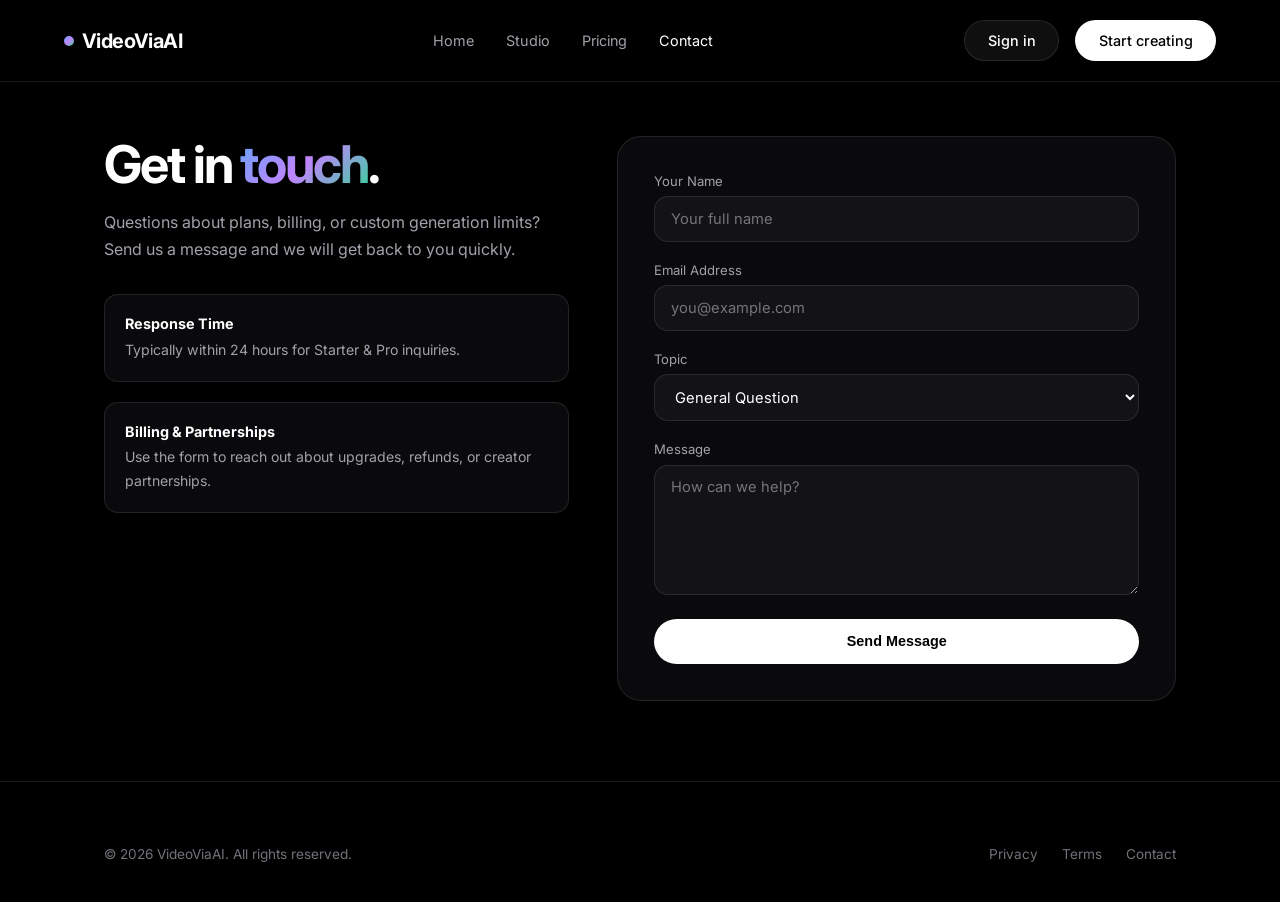
==== contact.html @ d5d711fc "Create contact.html" ====
<!DOCTYPE html>
<html lang="en">
<head>
  <meta charset="UTF-8" />
  <meta name="viewport" content="width=device-width, initial-scale=1.0" />
  <title>Contact — VideoViaAI</title>
  <link rel="preconnect" href="https://fonts.googleapis.com" />
  <link rel="preconnect" href="https://fonts.gstatic.com" crossorigin />
  <link href="https://fonts.googleapis.com/css2?family=Inter:wght@400;500;600;700&display=swap" rel="stylesheet" />
  <link rel="stylesheet" href="css/style.css" />
  <style>
    .contact-wrapper {
      flex: 1;
      padding: 8.5rem 0 5rem;
    }

    .contact-grid {
      display: grid;
      grid-template-columns: 1fr 1.2fr;
      gap: 3rem;
      align-items: start;
    }

    .contact-info h1 {
      font-size: clamp(2.25rem, 4.5vw, 3.25rem);
      font-weight: 700;
      letter-spacing: -0.04em;
      line-height: 1.1;
      margin-bottom: 1rem;
    }

    .contact-info p {
      color: var(--text-secondary);
      font-size: 1rem;
      line-height: 1.65;
      margin-bottom: 2rem;
    }

    .info-list {
      display: flex;
      flex-direction: column;
      gap: 1.25rem;
    }

    .info-item {
      padding: 1.25rem;
      border-radius: var(--radius-md);
      background: var(--bg-surface);
      border: 1px solid var(--border-subtle);
    }

    .info-item h3 {
      font-size: 0.9rem;
      margin-bottom: 0.35rem;
    }

    .info-item p {
      margin: 0;
      font-size: 0.88rem;
      color: var(--text-secondary);
    }

    .contact-card {
      background: var(--bg-surface);
      border: 1px solid var(--border-subtle);
      border-radius: var(--radius-lg);
      padding: 2.25rem;
    }

    .form-group {
      margin-bottom: 1.25rem;
    }

    .form-group label {
      display: block;
      font-size: 0.82rem;
      color: var(--text-secondary);
      margin-bottom: 0.45rem;
    }

    .form-input,
    .form-textarea {
      width: 100%;
      padding: 0.8rem 1rem;
      background: var(--bg-elevated);
      border: 1px solid var(--border-subtle);
      border-radius: var(--radius-md);
      color: var(--text-primary);
      font-family: inherit;
      font-size: 0.92rem;
      outline: none;
    }

    .form-textarea {
      min-height: 130px;
      resize: vertical;
    }

    .form-input:focus,
    .form-textarea:focus {
      border-color: var(--border-hover);
    }

    .submit-btn {
      width: 100%;
      padding: 0.85rem;
      font-weight: 600;
    }

    .status-msg {
      display: none;
      margin-top: 1.25rem;
      padding: 0.85rem 1rem;
      border-radius: var(--radius-md);
      font-size: 0.88rem;
      line-height: 1.5;
    }

    .status-msg.success {
      display: block;
      background: rgba(52, 211, 153, 0.1);
      border: 1px solid rgba(52, 211, 153, 0.35);
      color: #6ee7b7;
    }

    .status-msg.error {
      display: block;
      background: rgba(248, 113, 113, 0.1);
      border: 1px solid rgba(248, 113, 113, 0.35);
      color: #fca5a5;
    }

    @media (max-width: 820px) {
      .contact-grid {
        grid-template-columns: 1fr;
      }
    }
  </style>
</head>
<body>

  <nav class="navbar">
    <a href="index.html" class="logo">
      <span class="logo-dot"></span>
      VideoViaAI
    </a>
    <div class="nav-links">
      <a href="index.html">Home</a>
      <a href="generate.html">Studio</a>
      <a href="pricing.html">Pricing</a>
      <a href="contact.html" style="color: #ffffff;">Contact</a>
    </div>
    <div class="nav-actions">
      <a href="login.html" class="btn btn-secondary">Sign in</a>
      <a href="generate.html" class="btn btn-primary">Start creating</a>
    </div>
  </nav>

  <main class="contact-wrapper">
    <div class="container">
      <div class="contact-grid">
        <div class="contact-info">
          <h1>Get in <span class="iridescent-text">touch</span>.</h1>
          <p>Questions about plans, billing, or custom generation limits? Send us a message and we will get back to you quickly.</p>

          <div class="info-list">
            <div class="info-item">
              <h3>Response Time</h3>
              <p>Typically within 24 hours for Starter &amp; Pro inquiries.</p>
            </div>
            <div class="info-item">
              <h3>Billing &amp; Partnerships</h3>
              <p>Use the form to reach out about upgrades, refunds, or creator partnerships.</p>
            </div>
          </div>
        </div>

        <div class="contact-card">
          <form id="contact-form" action="https://api.web3forms.com/submit" method="POST">
            <!-- Replace YOUR_WEB3FORMS_ACCESS_KEY later when activating emails -->
            <input type="hidden" name="access_key" value="YOUR_WEB3FORMS_ACCESS_KEY" />
            <input type="hidden" name="subject" value="New Message from VideoViaAI" />

            <div class="form-group">
              <label for="name">Your Name</label>
              <input type="text" id="name" name="name" class="form-input" placeholder="Your full name" required />
            </div>

            <div class="form-group">
              <label for="email">Email Address</label>
              <input type="email" id="email" name="email" class="form-input" placeholder="you@example.com" required />
            </div>

            <div class="form-group">
              <label for="topic">Topic</label>
              <select id="topic" name="topic" class="form-input">
                <option value="General Question">General Question</option>
                <option value="Billing & Plans">Billing &amp; Plans</option>
                <option value="Technical Support">Technical Support</option>
                <option value="Feedback / Feature Request">Feedback / Feature Request</option>
              </select>
            </div>

            <div class="form-group">
              <label for="message">Message</label>
              <textarea id="message" name="message" class="form-textarea" placeholder="How can we help?" required></textarea>
            </div>

            <button type="submit" class="btn btn-primary submit-btn" id="send-btn">Send Message</button>
            <div class="status-msg" id="status-msg"></div>
          </form>
        </div>
      </div>
    </div>
  </main>

  <footer>
    <div class="container">
      <div class="footer-bottom" style="border-top: none; padding-top: 0;">
        <span>© 2026 VideoViaAI. All rights reserved.</span>
        <div style="display: flex; gap: 1.5rem;">
          <a href="privacy.html">Privacy</a>
          <a href="terms.html">Terms</a>
          <a href="contact.html">Contact</a>
        </div>
      </div>
    </div>
  </footer>

  <script>
    const form = document.getElementById("contact-form");
    const sendBtn = document.getElementById("send-btn");
    const statusMsg = document.getElementById("status-msg");

    form.addEventListener("submit", async (e) => {
      e.preventDefault();
      const accessKey = form.querySelector('input[name="access_key"]').value;

      if (accessKey === "YOUR_WEB3FORMS_ACCESS_KEY") {
        statusMsg.className = "status-msg success";
        statusMsg.textContent = "Form preview works! Once you paste your free Web3Forms key, messages will go straight to your email.";
        return;
      }

      sendBtn.disabled = true;
      sendBtn.textContent = "Sending...";

      try {
        const formData = new FormData(form);
        const res = await fetch("https://api.web3forms.com/submit", {
          method: "POST",
          body: formData
        });
        const data = await res.json();

        if (data.success) {
          statusMsg.className = "status-msg success";
          statusMsg.textContent = "Message sent! We will get back to you soon.";
          form.reset();
        } else {
          throw new Error("Could not send message. Please try again.");
        }
      } catch (err) {
        statusMsg.className = "status-msg error";
        statusMsg.textContent = err.message;
      } finally {
        sendBtn.disabled = false;
        sendBtn.textContent = "Send Message";
      }
    });
  </script>
</body>
</html>
---- css/style.css ----
:root {
  --bg-primary: #000000;
  --bg-surface: #0a0a0d;
  --bg-elevated: #121217;
  --border-subtle: rgba(255, 255, 255, 0.1);
  --border-hover: rgba(255, 255, 255, 0.25);
  --text-primary: #ffffff;
  --text-secondary: #a1a1aa;
  --text-muted: #71717a;
  --accent-blue: #4285f4;
  --accent-violet: #8b5cf6;
  --accent-cyan: #06b6d4;
  --accent-green: #34a853;
  --iridescent: linear-gradient(135deg, #60a5fa 0%, #c084fc 50%, #34d399 100%);
  --radius-sm: 8px;
  --radius-md: 14px;
  --radius-lg: 24px;
  --radius-pill: 9999px;
  --font-sans: 'Inter', -apple-system, BlinkMacSystemFont, 'Segoe UI', Roboto, sans-serif;
}

* {
  box-sizing: border-box;
  margin: 0;
  padding: 0;
}

html {
  scroll-behavior: smooth;
  background-color: var(--bg-primary);
  color: var(--text-primary);
  font-family: var(--font-sans);
  -webkit-font-smoothing: antialiased;
}

body {
  min-height: 100vh;
  display: flex;
  flex-direction: column;
  overflow-x: hidden;
}

a {
  color: inherit;
  text-decoration: none;
}

/* Navigation */
.navbar {
  position: fixed;
  top: 0;
  left: 0;
  right: 0;
  z-index: 100;
  display: flex;
  align-items: center;
  justify-content: space-between;
  padding: 1.25rem 5%;
  background: rgba(0, 0, 0, 0.75);
  backdrop-filter: blur(16px);
  border-bottom: 1px solid var(--border-subtle);
}

.logo {
  font-size: 1.25rem;
  font-weight: 700;
  letter-spacing: -0.03em;
  display: flex;
  align-items: center;
  gap: 0.5rem;
}

.logo-dot {
  width: 10px;
  height: 10px;
  border-radius: 50%;
  background: var(--iridescent);
}

.nav-links {
  display: flex;
  align-items: center;
  gap: 2rem;
  font-size: 0.9rem;
  color: var(--text-secondary);
}

.nav-links a:hover {
  color: var(--text-primary);
}

.nav-actions {
  display: flex;
  align-items: center;
  gap: 1rem;
}

/* Buttons */
.btn {
  display: inline-flex;
  align-items: center;
  justify-content: center;
  gap: 0.5rem;
  padding: 0.7rem 1.4rem;
  border-radius: var(--radius-pill);
  font-size: 0.9rem;
  font-weight: 500;
  cursor: pointer;
  transition: all 0.2s ease;
  border: 1px solid transparent;
}

.btn-primary {
  background: #ffffff;
  color: #000000;
}

.btn-primary:hover {
  background: #e4e4e7;
  transform: translateY(-1px);
}

.btn-secondary {
  background: rgba(255, 255, 255, 0.06);
  color: var(--text-primary);
  border-color: var(--border-subtle);
}

.btn-secondary:hover {
  background: rgba(255, 255, 255, 0.12);
  border-color: var(--border-hover);
}

/* Layout Utilities */
.container {
  width: 100%;
  max-width: 1200px;
  margin: 0 auto;
  padding: 0 5%;
}

.section {
  padding: 7rem 0;
}

.iridescent-text {
  background: var(--iridescent);
  -webkit-background-clip: text;
  -webkit-text-fill-color: transparent;
}

/* AdSense Container */
.ad-slot {
  width: 100%;
  max-width: 728px;
  min-height: 90px;
  margin: 2.5rem auto;
  border: 1px dashed var(--border-subtle);
  border-radius: var(--radius-md);
  display: flex;
  align-items: center;
  justify-content: center;
  color: var(--text-muted);
  font-size: 0.75rem;
  letter-spacing: 0.08em;
  text-transform: uppercase;
  background: var(--bg-surface);
}

/* Footer */
footer {
  margin-top: auto;
  border-top: 1px solid var(--border-subtle);
  padding: 4rem 0 2.5rem;
  background: var(--bg-primary);
}

.footer-grid {
  display: grid;
  grid-template-columns: 2fr 1fr 1fr 1fr;
  gap: 3rem;
  margin-bottom: 3rem;
}

.footer-col h4 {
  font-size: 0.85rem;
  text-transform: uppercase;
  letter-spacing: 0.08em;
  color: var(--text-muted);
  margin-bottom: 1rem;
}

.footer-col ul {
  list-style: none;
  display: flex;
  flex-direction: column;
  gap: 0.65rem;
  font-size: 0.9rem;
  color: var(--text-secondary);
}

.footer-col a:hover {
  color: var(--text-primary);
}

.footer-bottom {
  display: flex;
  justify-content: space-between;
  align-items: center;
  padding-top: 2rem;
  border-top: 1px solid var(--border-subtle);
  font-size: 0.85rem;
  color: var(--text-muted);
}

@media (max-width: 768px) {
  .nav-links {
    display: none;
  }
  .footer-grid {
    grid-template-columns: 1fr 1fr;
  }
}
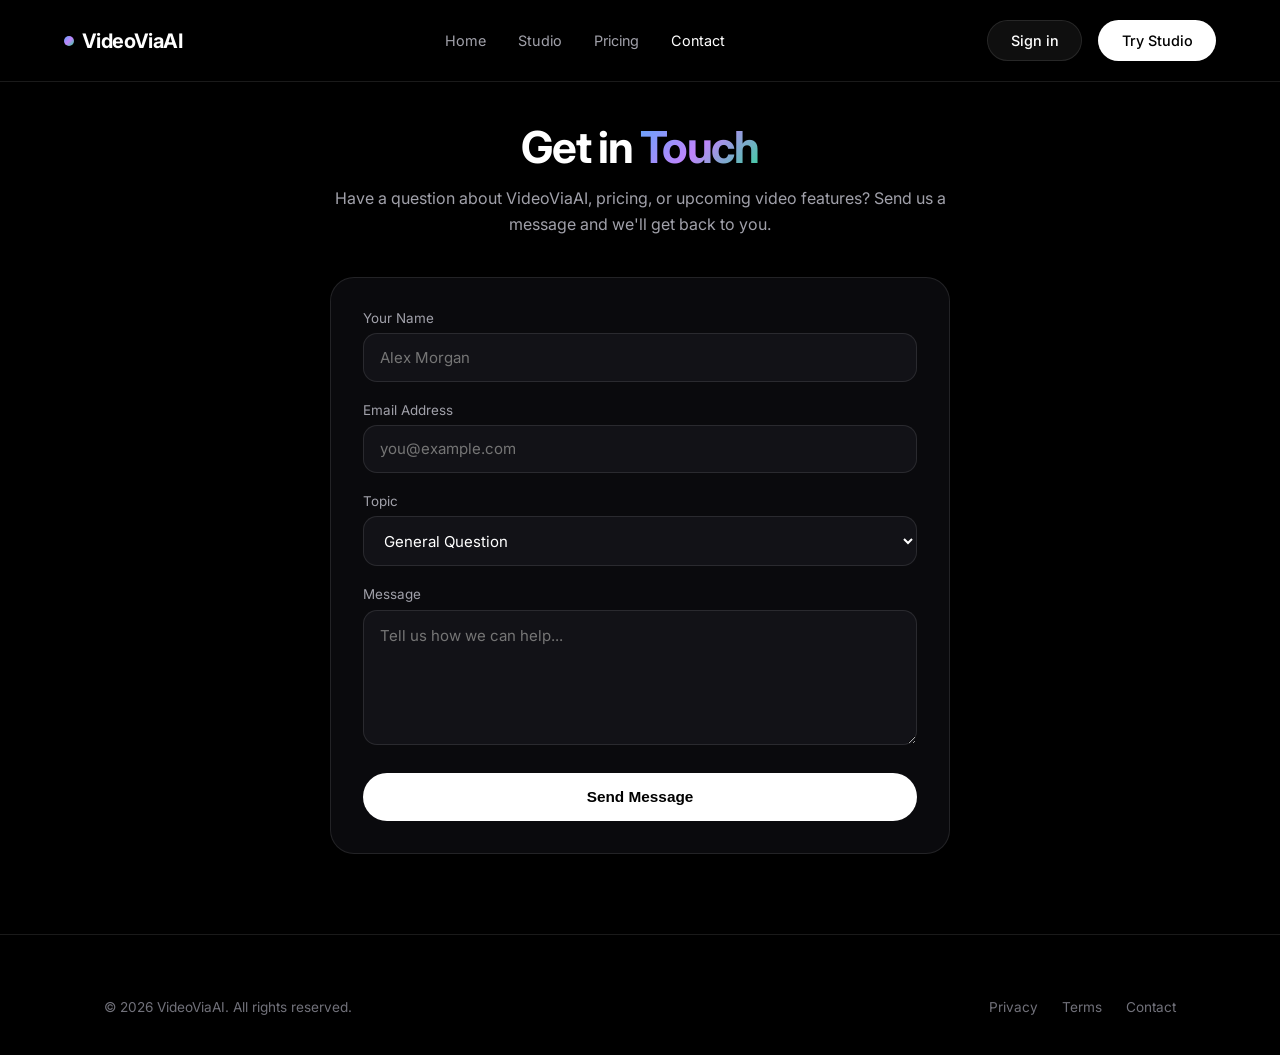
==== commit 47d4fac5: "Connect contact form to Formspree endpoint" ====
--- a/contact.html
+++ b/contact.html
@@ -11,60 +11,37 @@
   <style>
     .contact-wrapper {
       flex: 1;
-      padding: 8.5rem 0 5rem;
-    }
-
-    .contact-grid {
-      display: grid;
-      grid-template-columns: 1fr 1.2fr;
-      gap: 3rem;
-      align-items: start;
-    }
-
-    .contact-info h1 {
-      font-size: clamp(2.25rem, 4.5vw, 3.25rem);
+      padding: 7.5rem 0 5rem;
+    }
+
+    .contact-container {
+      max-width: 620px;
+      margin: 0 auto;
+    }
+
+    .contact-header {
+      text-align: center;
+      margin-bottom: 2.5rem;
+    }
+
+    .contact-header h1 {
+      font-size: clamp(2rem, 4vw, 2.75rem);
       font-weight: 700;
-      letter-spacing: -0.04em;
-      line-height: 1.1;
-      margin-bottom: 1rem;
-    }
-
-    .contact-info p {
+      letter-spacing: -0.03em;
+      margin-bottom: 0.75rem;
+    }
+
+    .contact-header p {
       color: var(--text-secondary);
       font-size: 1rem;
-      line-height: 1.65;
-      margin-bottom: 2rem;
-    }
-
-    .info-list {
-      display: flex;
-      flex-direction: column;
-      gap: 1.25rem;
-    }
-
-    .info-item {
-      padding: 1.25rem;
-      border-radius: var(--radius-md);
-      background: var(--bg-surface);
-      border: 1px solid var(--border-subtle);
-    }
-
-    .info-item h3 {
-      font-size: 0.9rem;
-      margin-bottom: 0.35rem;
-    }
-
-    .info-item p {
-      margin: 0;
-      font-size: 0.88rem;
-      color: var(--text-secondary);
+      line-height: 1.6;
     }
 
     .contact-card {
       background: var(--bg-surface);
       border: 1px solid var(--border-subtle);
       border-radius: var(--radius-lg);
-      padding: 2.25rem;
+      padding: 2rem;
     }
 
     .form-group {
@@ -73,67 +50,72 @@
 
     .form-group label {
       display: block;
-      font-size: 0.82rem;
+      font-size: 0.84rem;
       color: var(--text-secondary);
       margin-bottom: 0.45rem;
     }
 
     .form-input,
+    .form-select,
     .form-textarea {
       width: 100%;
-      padding: 0.8rem 1rem;
+      padding: 0.85rem 1rem;
       background: var(--bg-elevated);
       border: 1px solid var(--border-subtle);
       border-radius: var(--radius-md);
       color: var(--text-primary);
       font-family: inherit;
-      font-size: 0.92rem;
+      font-size: 0.94rem;
       outline: none;
+      transition: border-color 0.2s ease;
     }
 
     .form-textarea {
-      min-height: 130px;
+      min-height: 135px;
       resize: vertical;
+      line-height: 1.55;
     }
 
     .form-input:focus,
+    .form-select:focus,
     .form-textarea:focus {
       border-color: var(--border-hover);
     }
 
     .submit-btn {
       width: 100%;
-      padding: 0.85rem;
+      padding: 0.9rem;
       font-weight: 600;
-    }
-
-    .status-msg {
+      font-size: 0.96rem;
+      margin-top: 0.25rem;
+    }
+
+    .submit-btn:disabled {
+      opacity: 0.6;
+      cursor: not-allowed;
+    }
+
+    .status-banner {
       display: none;
-      margin-top: 1.25rem;
-      padding: 0.85rem 1rem;
+      margin-top: 1.15rem;
+      padding: 0.9rem 1rem;
       border-radius: var(--radius-md);
       font-size: 0.88rem;
       line-height: 1.5;
     }
 
-    .status-msg.success {
+    .status-banner.success {
       display: block;
-      background: rgba(52, 211, 153, 0.1);
+      background: rgba(52, 211, 153, 0.12);
       border: 1px solid rgba(52, 211, 153, 0.35);
       color: #6ee7b7;
     }
 
-    .status-msg.error {
+    .status-banner.error {
       display: block;
       background: rgba(248, 113, 113, 0.1);
       border: 1px solid rgba(248, 113, 113, 0.35);
       color: #fca5a5;
-    }
-
-    @media (max-width: 820px) {
-      .contact-grid {
-        grid-template-columns: 1fr;
-      }
     }
   </style>
 </head>
@@ -152,38 +134,26 @@
     </div>
     <div class="nav-actions">
       <a href="login.html" class="btn btn-secondary">Sign in</a>
-      <a href="generate.html" class="btn btn-primary">Start creating</a>
+      <a href="generate.html" class="btn btn-primary">Try Studio</a>
     </div>
   </nav>
 
   <main class="contact-wrapper">
     <div class="container">
-      <div class="contact-grid">
-        <div class="contact-info">
-          <h1>Get in <span class="iridescent-text">touch</span>.</h1>
-          <p>Questions about plans, billing, or custom generation limits? Send us a message and we will get back to you quickly.</p>
-
-          <div class="info-list">
-            <div class="info-item">
-              <h3>Response Time</h3>
-              <p>Typically within 24 hours for Starter &amp; Pro inquiries.</p>
-            </div>
-            <div class="info-item">
-              <h3>Billing &amp; Partnerships</h3>
-              <p>Use the form to reach out about upgrades, refunds, or creator partnerships.</p>
-            </div>
-          </div>
+      <div class="contact-container">
+        <div class="contact-header">
+          <h1>Get in <span class="iridescent-text">Touch</span></h1>
+          <p>Have a question about VideoViaAI, pricing, or upcoming video features? Send us a message and we'll get back to you.</p>
         </div>
 
         <div class="contact-card">
-          <form id="contact-form" action="https://api.web3forms.com/submit" method="POST">
-            <!-- Replace YOUR_WEB3FORMS_ACCESS_KEY later when activating emails -->
-            <input type="hidden" name="access_key" value="YOUR_WEB3FORMS_ACCESS_KEY" />
-            <input type="hidden" name="subject" value="New Message from VideoViaAI" />
+          <form id="contact-form" action="https://formspree.io/f/xnpdojgv" method="POST">
+            <!-- Spam protection honeypot (invisible to humans) -->
+            <input type="text" name="_gotcha" style="display:none" tabindex="-1" autocomplete="off" />
 
             <div class="form-group">
               <label for="name">Your Name</label>
-              <input type="text" id="name" name="name" class="form-input" placeholder="Your full name" required />
+              <input type="text" id="name" name="name" class="form-input" placeholder="Alex Morgan" required />
             </div>
 
             <div class="form-group">
@@ -193,21 +163,24 @@
 
             <div class="form-group">
               <label for="topic">Topic</label>
-              <select id="topic" name="topic" class="form-input">
+              <select id="topic" name="topic" class="form-select">
                 <option value="General Question">General Question</option>
-                <option value="Billing & Plans">Billing &amp; Plans</option>
+                <option value="Pricing & Subscriptions">Pricing & Subscriptions</option>
                 <option value="Technical Support">Technical Support</option>
-                <option value="Feedback / Feature Request">Feedback / Feature Request</option>
+                <option value="Business / Agency Inquiry">Business / Agency Inquiry</option>
               </select>
             </div>
 
             <div class="form-group">
               <label for="message">Message</label>
-              <textarea id="message" name="message" class="form-textarea" placeholder="How can we help?" required></textarea>
-            </div>
-
-            <button type="submit" class="btn btn-primary submit-btn" id="send-btn">Send Message</button>
-            <div class="status-msg" id="status-msg"></div>
+              <textarea id="message" name="message" class="form-textarea" placeholder="Tell us how we can help..." required></textarea>
+            </div>
+
+            <button type="submit" id="submit-btn" class="btn btn-primary submit-btn">
+              Send Message
+            </button>
+
+            <div id="status-banner" class="status-banner"></div>
           </form>
         </div>
       </div>
@@ -229,45 +202,43 @@
 
   <script>
     const form = document.getElementById("contact-form");
-    const sendBtn = document.getElementById("send-btn");
-    const statusMsg = document.getElementById("status-msg");
+    const submitBtn = document.getElementById("submit-btn");
+    const statusBanner = document.getElementById("status-banner");
 
     form.addEventListener("submit", async (e) => {
       e.preventDefault();
-      const accessKey = form.querySelector('input[name="access_key"]').value;
-
-      if (accessKey === "YOUR_WEB3FORMS_ACCESS_KEY") {
-        statusMsg.className = "status-msg success";
-        statusMsg.textContent = "Form preview works! Once you paste your free Web3Forms key, messages will go straight to your email.";
-        return;
-      }
-
-      sendBtn.disabled = true;
-      sendBtn.textContent = "Sending...";
+      statusBanner.className = "status-banner";
+      statusBanner.textContent = "";
+
+      submitBtn.disabled = true;
+      submitBtn.textContent = "Sending...";
 
       try {
-        const formData = new FormData(form);
-        const res = await fetch("https://api.web3forms.com/submit", {
+        const response = await fetch(form.action, {
           method: "POST",
-          body: formData
+          body: new FormData(form),
+          headers: { Accept: "application/json" },
         });
-        const data = await res.json();
-
-        if (data.success) {
-          statusMsg.className = "status-msg success";
-          statusMsg.textContent = "Message sent! We will get back to you soon.";
+
+        if (response.ok) {
           form.reset();
+          statusBanner.className = "status-banner success";
+          statusBanner.textContent = "Thanks for reaching out! Your message has been sent and we'll reply shortly.";
         } else {
-          throw new Error("Could not send message. Please try again.");
+          const data = await response.json().catch(() => ({}));
+          const msg = data.errors ? data.errors.map((err) => err.message).join(", ") : "Could not send message. Please try again.";
+          statusBanner.className = "status-banner error";
+          statusBanner.textContent = msg;
         }
       } catch (err) {
-        statusMsg.className = "status-msg error";
-        statusMsg.textContent = err.message;
+        statusBanner.className = "status-banner error";
+        statusBanner.textContent = "Network error. Please check your connection and try again.";
       } finally {
-        sendBtn.disabled = false;
-        sendBtn.textContent = "Send Message";
+        submitBtn.disabled = false;
+        submitBtn.textContent = "Send Message";
       }
     });
   </script>
+
 </body>
 </html>
